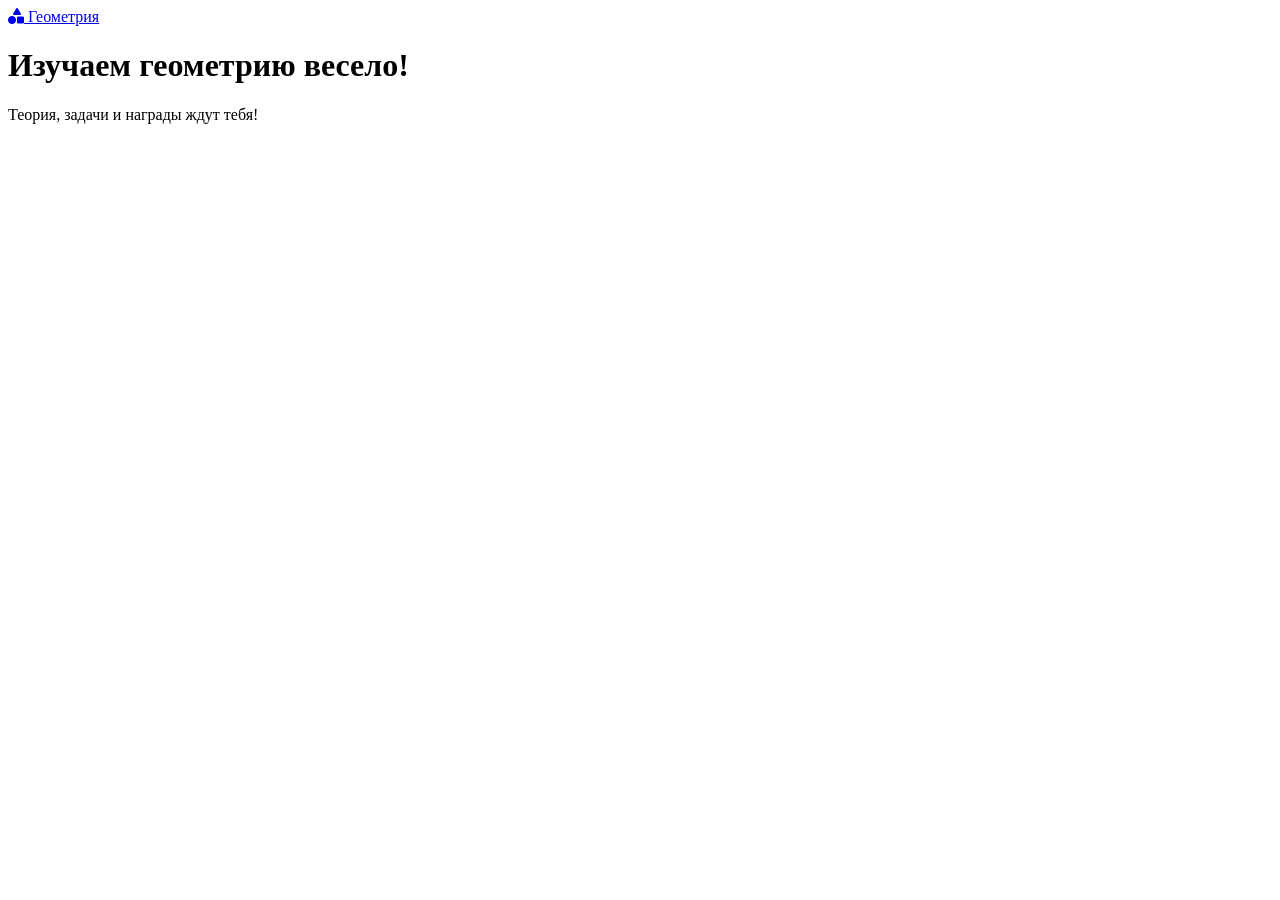
==== index.html @ 34c81f19 "Add files via upload" ====
<!DOCTYPE html>
<html lang="ru">
<head>
    <meta charset="UTF-8">
    <meta name="viewport" content="width=device-width, initial-scale=1.0">
    <title>Геометрия для детей</title>
    <link rel="stylesheet" href="css/style.css">
    <link rel="stylesheet" href="https://cdnjs.cloudflare.com/ajax/libs/font-awesome/6.0.0/css/all.min.css">
</head>
<body>
    <nav class="navbar">
        <div class="nav-container">
            <a href="index.html" class="logo">
                <i class="fas fa-shapes"></i> Геометрия
            </a>
            <div class="nav-links" id="navLinks">
                <!-- Навигация будет заполняться JS -->
            </div>
        </div>
    </nav>

    <main class="container">
        <div class="hero">
            <h1>Изучаем геометрию весело!</h1>
            <p>Теория, задачи и награды ждут тебя!</p>
            <div id="heroButton"></div>
        </div>

        <div class="topics-grid" id="topicsGrid">
            <!-- Темы будут загружены из JSON -->
        </div>
    </main>

    <script src="js/app.js"></script>
</body>
</html>
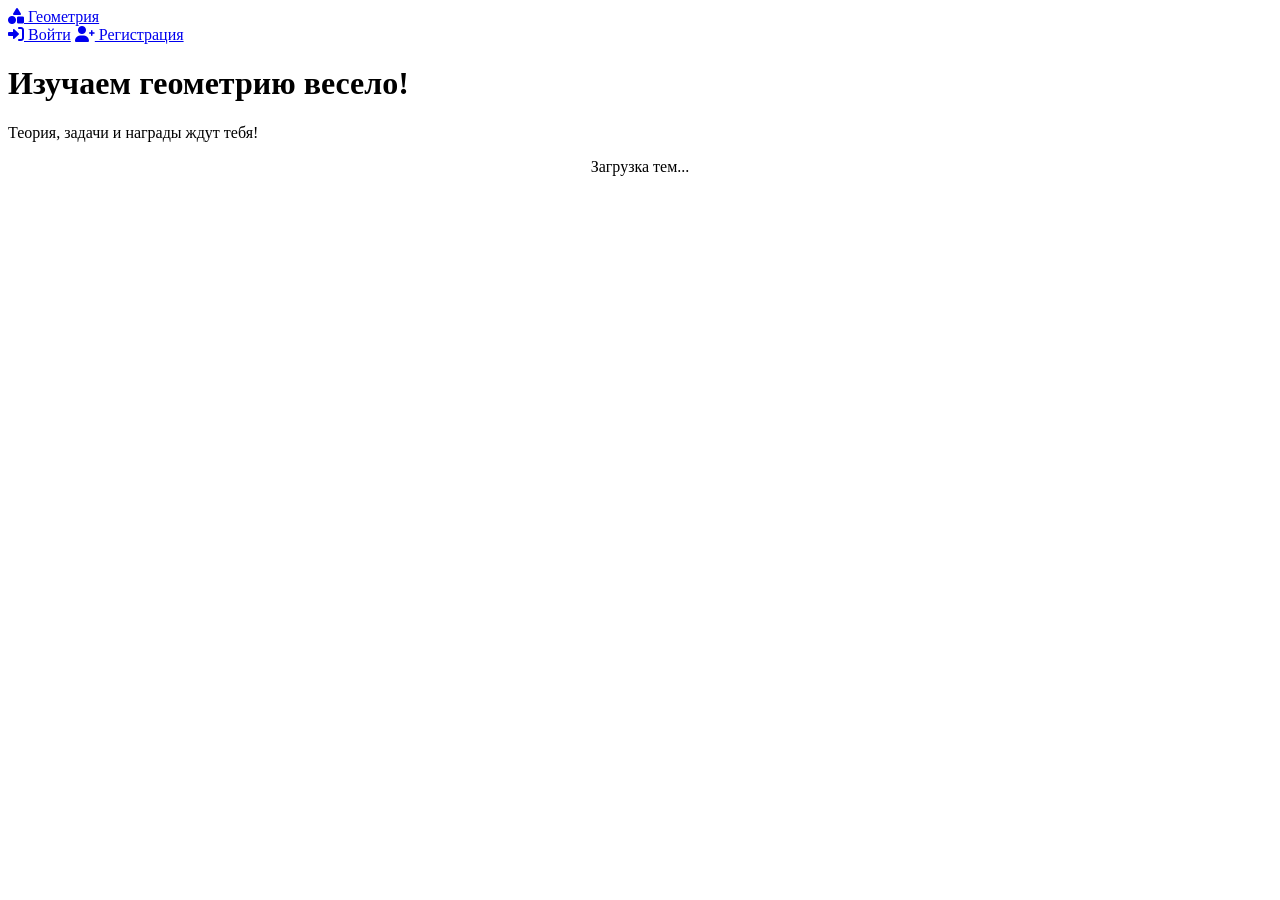
==== commit 456ab58a: "Update index.html" ====
--- a/index.html
+++ b/index.html
@@ -4,6 +4,7 @@
     <meta charset="UTF-8">
     <meta name="viewport" content="width=device-width, initial-scale=1.0">
     <title>Геометрия для детей</title>
+    <!-- Убедитесь, что пути начинаются с ./ или без точки -->
     <link rel="stylesheet" href="css/style.css">
     <link rel="stylesheet" href="https://cdnjs.cloudflare.com/ajax/libs/font-awesome/6.0.0/css/all.min.css">
 </head>
@@ -14,7 +15,8 @@
                 <i class="fas fa-shapes"></i> Геометрия
             </a>
             <div class="nav-links" id="navLinks">
-                <!-- Навигация будет заполняться JS -->
+                <a href="login.html"><i class="fas fa-sign-in-alt"></i> Войти</a>
+                <a href="register.html"><i class="fas fa-user-plus"></i> Регистрация</a>
             </div>
         </div>
     </nav>
@@ -27,10 +29,10 @@
         </div>
 
         <div class="topics-grid" id="topicsGrid">
-            <!-- Темы будут загружены из JSON -->
+            <div style="text-align: center; grid-column: 1/-1;">Загрузка тем...</div>
         </div>
     </main>
 
     <script src="js/app.js"></script>
 </body>
-</html>+</html>
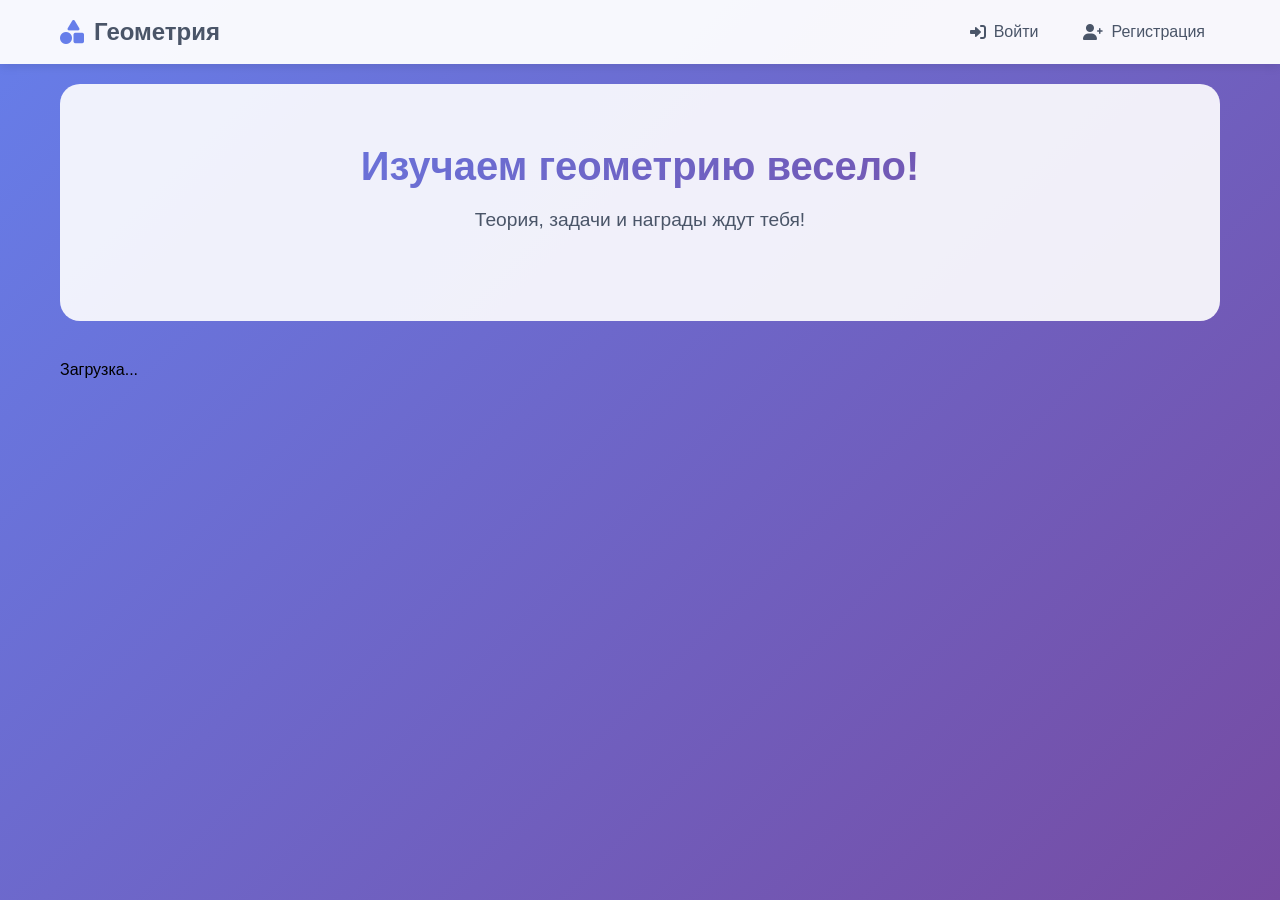
==== commit 1c2fad73: "Update index.html" ====
--- a/index.html
+++ b/index.html
@@ -4,8 +4,7 @@
     <meta charset="UTF-8">
     <meta name="viewport" content="width=device-width, initial-scale=1.0">
     <title>Геометрия для детей</title>
-    <!-- Убедитесь, что пути начинаются с ./ или без точки -->
-    <link rel="stylesheet" href="css/style.css">
+    <link rel="stylesheet" href="style.css">
     <link rel="stylesheet" href="https://cdnjs.cloudflare.com/ajax/libs/font-awesome/6.0.0/css/all.min.css">
 </head>
 <body>
@@ -25,14 +24,10 @@
         <div class="hero">
             <h1>Изучаем геометрию весело!</h1>
             <p>Теория, задачи и награды ждут тебя!</p>
-            <div id="heroButton"></div>
         </div>
-
-        <div class="topics-grid" id="topicsGrid">
-            <div style="text-align: center; grid-column: 1/-1;">Загрузка тем...</div>
-        </div>
+        <div class="topics-grid" id="topicsGrid">Загрузка...</div>
     </main>
 
-    <script src="js/app.js"></script>
+    <script src="app.js"></script>
 </body>
 </html>
--- a/style.css
+++ b/style.css
@@ -0,0 +1,726 @@
+* {
+    margin: 0;
+    padding: 0;
+    box-sizing: border-box;
+}
+
+body {
+    font-family: 'Segoe UI', Tahoma, Geneva, Verdana, sans-serif;
+    background: linear-gradient(135deg, #667eea 0%, #764ba2 100%);
+    min-height: 100vh;
+}
+
+.navbar {
+    background: rgba(255, 255, 255, 0.95);
+    box-shadow: 0 2px 10px rgba(0, 0, 0, 0.1);
+    position: sticky;
+    top: 0;
+    z-index: 1000;
+}
+
+.nav-container {
+    max-width: 1200px;
+    margin: 0 auto;
+    padding: 15px 20px;
+    display: flex;
+    justify-content: space-between;
+    align-items: center;
+    flex-wrap: wrap;
+    gap: 15px;
+}
+
+.logo {
+    font-size: 1.5rem;
+    font-weight: bold;
+    color: #4a5568;
+    text-decoration: none;
+    display: flex;
+    align-items: center;
+    gap: 10px;
+}
+
+.logo i {
+    color: #667eea;
+}
+
+.nav-links {
+    display: flex;
+    gap: 15px;
+    flex-wrap: wrap;
+}
+
+.nav-links a {
+    color: #4a5568;
+    text-decoration: none;
+    padding: 8px 15px;
+    border-radius: 8px;
+    transition: all 0.3s;
+    display: flex;
+    align-items: center;
+    gap: 8px;
+}
+
+.nav-links a:hover {
+    background: #667eea;
+    color: white;
+}
+
+.coin-badge {
+    background: linear-gradient(135deg, #f6d365, #fda085);
+    padding: 4px 10px;
+    border-radius: 20px;
+    font-size: 0.9rem;
+    font-weight: bold;
+    display: inline-flex;
+    align-items: center;
+    gap: 5px;
+}
+
+.container {
+    max-width: 1200px;
+    margin: 0 auto;
+    padding: 20px;
+}
+
+.hero {
+    text-align: center;
+    padding: 60px 20px;
+    background: rgba(255, 255, 255, 0.9);
+    border-radius: 20px;
+    margin-bottom: 40px;
+}
+
+.hero h1 {
+    font-size: 2.5rem;
+    background: linear-gradient(135deg, #667eea, #764ba2);
+    -webkit-background-clip: text;
+    -webkit-text-fill-color: transparent;
+    margin-bottom: 20px;
+}
+
+.hero p {
+    font-size: 1.2rem;
+    color: #4a5568;
+    margin-bottom: 30px;
+}
+
+.btn {
+    display: inline-flex;
+    align-items: center;
+    gap: 8px;
+    padding: 12px 28px;
+    border: none;
+    border-radius: 10px;
+    font-size: 1rem;
+    font-weight: 600;
+    text-decoration: none;
+    cursor: pointer;
+    transition: all 0.3s;
+}
+
+.btn-primary {
+    background: linear-gradient(135deg, #667eea, #764ba2);
+    color: white;
+}
+
+.btn-primary:hover {
+    transform: translateY(-3px);
+    box-shadow: 0 10px 20px rgba(102, 126, 234, 0.3);
+}
+
+.btn-secondary {
+    background: #3498db;
+    color: white;
+}
+
+.btn-secondary:hover {
+    background: #2980b9;
+    transform: translateY(-2px);
+}
+
+.btn-small {
+    padding: 8px 16px;
+    font-size: 0.9rem;
+}
+
+.btn-danger {
+    background: #e74c3c;
+    color: white;
+}
+
+.btn-danger:hover {
+    background: #c0392b;
+}
+
+.topics-grid {
+    display: grid;
+    grid-template-columns: repeat(auto-fill, minmax(350px, 1fr));
+    gap: 30px;
+    margin-top: 20px;
+}
+
+.topic-card {
+    background: white;
+    border-radius: 15px;
+    padding: 25px;
+    box-shadow: 0 10px 30px rgba(0, 0, 0, 0.1);
+    transition: all 0.3s;
+    position: relative;
+    overflow: hidden;
+}
+
+.topic-card::before {
+    content: '';
+    position: absolute;
+    top: 0;
+    left: 0;
+    right: 0;
+    height: 5px;
+    background: linear-gradient(135deg, #667eea, #764ba2);
+}
+
+.topic-card:hover {
+    transform: translateY(-5px);
+    box-shadow: 0 20px 40px rgba(0, 0, 0, 0.15);
+}
+
+.topic-header {
+    display: flex;
+    justify-content: space-between;
+    align-items: flex-start;
+    margin-bottom: 15px;
+    flex-wrap: wrap;
+    gap: 10px;
+}
+
+.topic-header h3 {
+    color: #2d3748;
+    font-size: 1.3rem;
+}
+
+.progress-indicator {
+    display: flex;
+    flex-wrap: wrap;
+    gap: 5px;
+}
+
+.completed {
+    background: #48bb78;
+    color: white;
+    padding: 3px 8px;
+    border-radius: 15px;
+    font-size: 0.75rem;
+    display: inline-flex;
+    align-items: center;
+    gap: 3px;
+}
+
+.topic-card p {
+    color: #718096;
+    margin-bottom: 20px;
+    line-height: 1.6;
+}
+
+.topic-container,
+.tasks-container,
+.profile-container,
+.store-container,
+.admin-container,
+.auth-container {
+    background: white;
+    border-radius: 20px;
+    padding: 30px;
+    box-shadow: 0 10px 30px rgba(0, 0, 0, 0.1);
+}
+
+.auth-container {
+    display: flex;
+    justify-content: center;
+    align-items: center;
+    min-height: 60vh;
+}
+
+.auth-form {
+    max-width: 400px;
+    width: 100%;
+}
+
+.auth-form h2 {
+    text-align: center;
+    margin-bottom: 30px;
+    color: #2d3748;
+}
+
+.auth-link {
+    text-align: center;
+    margin-top: 20px;
+    color: #718096;
+}
+
+.auth-link a {
+    color: #667eea;
+    text-decoration: none;
+}
+
+.topic-navigation {
+    display: flex;
+    gap: 10px;
+    margin: 30px 0;
+    flex-wrap: wrap;
+}
+
+.nav-btn {
+    padding: 12px 24px;
+    background: #edf2f7;
+    border: none;
+    border-radius: 10px;
+    cursor: pointer;
+    transition: all 0.3s;
+    font-weight: 600;
+    text-decoration: none;
+    color: #4a5568;
+    display: inline-flex;
+    align-items: center;
+    gap: 8px;
+}
+
+.nav-btn.active {
+    background: linear-gradient(135deg, #667eea, #764ba2);
+    color: white;
+}
+
+.nav-btn:hover {
+    transform: translateY(-2px);
+    background: #e2e8f0;
+}
+
+.topic-section {
+    display: none;
+    animation: fadeIn 0.5s;
+}
+
+.topic-section.active {
+    display: block;
+}
+
+@keyframes fadeIn {
+    from {
+        opacity: 0;
+        transform: translateY(20px);
+    }
+    to {
+        opacity: 1;
+        transform: translateY(0);
+    }
+}
+
+.section-header {
+    display: flex;
+    justify-content: space-between;
+    align-items: center;
+    margin-bottom: 20px;
+    padding-bottom: 15px;
+    border-bottom: 2px solid #e2e8f0;
+    flex-wrap: wrap;
+    gap: 15px;
+}
+
+.section-header h2 {
+    color: #2d3748;
+    font-size: 1.8rem;
+}
+
+.complete-btn {
+    background: linear-gradient(135deg, #f6e05e, #d69e2e);
+    color: #2d3748;
+    border: none;
+    padding: 10px 20px;
+    border-radius: 8px;
+    cursor: pointer;
+    font-weight: 600;
+    display: flex;
+    align-items: center;
+    gap: 8px;
+}
+
+.completed-badge {
+    background: #48bb78;
+    color: white;
+    padding: 10px 20px;
+    border-radius: 8px;
+    display: flex;
+    align-items: center;
+    gap: 8px;
+    font-weight: 600;
+}
+
+.theory-content {
+    font-size: 1.1rem;
+    line-height: 1.8;
+    color: #4a5568;
+}
+
+.symbolic-content pre {
+    background: #1a202c;
+    color: #e2e8f0;
+    padding: 20px;
+    border-radius: 10px;
+    overflow-x: auto;
+    font-family: monospace;
+    font-size: 1rem;
+    line-height: 1.6;
+}
+
+.drawing-placeholder {
+    text-align: center;
+    padding: 60px 40px;
+    background: linear-gradient(135deg, #f7fafc, #edf2f7);
+    border-radius: 15px;
+    border: 3px dashed #cbd5e0;
+}
+
+.drawing-placeholder i {
+    font-size: 4rem;
+    color: #a0aec0;
+    margin-bottom: 20px;
+}
+
+.tasks-list {
+    margin-bottom: 40px;
+}
+
+.tasks-list h2 {
+    color: #2d3748;
+    margin-bottom: 20px;
+    padding-bottom: 10px;
+    border-bottom: 2px solid #e2e8f0;
+}
+
+.task-card {
+    background: #f7fafc;
+    border-radius: 15px;
+    padding: 20px;
+    margin-bottom: 20px;
+    border-left: 5px solid #4299e1;
+}
+
+.task-card.completed {
+    border-left-color: #48bb78;
+    opacity: 0.8;
+}
+
+.task-card.premium {
+    border-left-color: #d69e2e;
+    background: linear-gradient(135deg, #fffaf0, #feebc8);
+}
+
+.task-card h3 {
+    color: #2d3748;
+    margin-bottom: 15px;
+    font-size: 1.1rem;
+}
+
+.task-options {
+    display: flex;
+    flex-direction: column;
+    gap: 10px;
+    margin: 15px 0;
+}
+
+.option-btn {
+    padding: 12px 15px;
+    background: white;
+    border: 2px solid #cbd5e0;
+    border-radius: 8px;
+    cursor: pointer;
+    text-align: left;
+    transition: all 0.3s;
+}
+
+.option-btn:hover {
+    border-color: #4299e1;
+    background: #ebf8ff;
+}
+
+.task-input {
+    display: flex;
+    gap: 10px;
+    margin: 15px 0;
+}
+
+.task-input input {
+    flex: 1;
+    padding: 12px;
+    border: 2px solid #cbd5e0;
+    border-radius: 8px;
+    font-size: 1rem;
+}
+
+.submit-btn {
+    background: #4299e1;
+    color: white;
+    border: none;
+    padding: 12px 24px;
+    border-radius: 8px;
+    cursor: pointer;
+    font-weight: 600;
+    transition: all 0.3s;
+}
+
+.submit-btn:hover {
+    background: #3182ce;
+    transform: translateY(-2px);
+}
+
+.task-reward {
+    color: #d69e2e;
+    font-weight: bold;
+    margin-top: 10px;
+    display: flex;
+    align-items: center;
+    gap: 5px;
+}
+
+.not-enough {
+    color: #e53e3e;
+    text-align: center;
+    padding: 15px;
+    background: #fff5f5;
+    border-radius: 8px;
+}
+
+.buy-btn {
+    background: #d69e2e;
+    color: white;
+    border: none;
+    padding: 10px 20px;
+    border-radius: 8px;
+    cursor: pointer;
+    font-weight: 600;
+    margin-top: 10px;
+}
+
+.profile-header {
+    display: flex;
+    align-items: center;
+    gap: 30px;
+    margin-bottom: 40px;
+    padding-bottom: 20px;
+    border-bottom: 2px solid #e2e8f0;
+    flex-wrap: wrap;
+}
+
+.avatar i {
+    color: #667eea;
+}
+
+.profile-info h1 {
+    color: #2d3748;
+    margin-bottom: 10px;
+}
+
+.stats {
+    display: flex;
+    gap: 30px;
+    flex-wrap: wrap;
+    margin-top: 15px;
+}
+
+.stat {
+    display: flex;
+    align-items: center;
+    gap: 10px;
+    font-size: 1.1rem;
+}
+
+.stat i {
+    color: #667eea;
+    font-size: 1.3rem;
+}
+
+.progress-item {
+    background: #f7fafc;
+    padding: 20px;
+    border-radius: 15px;
+    margin-bottom: 20px;
+}
+
+.progress-bar {
+    height: 10px;
+    background: #e2e8f0;
+    border-radius: 5px;
+    overflow: hidden;
+    margin: 15px 0;
+}
+
+.progress-fill {
+    height: 100%;
+    background: linear-gradient(135deg, #667eea, #764ba2);
+    border-radius: 5px;
+    transition: width 0.5s;
+}
+
+.store-container {
+    text-align: center;
+}
+
+.coins-display {
+    background: linear-gradient(135deg, #f6d365, #fda085);
+    border-radius: 20px;
+    padding: 30px;
+    margin: 30px 0;
+    color: #2d3748;
+}
+
+.coins-count {
+    font-size: 3rem;
+    display: flex;
+    justify-content: center;
+    align-items: center;
+    gap: 15px;
+}
+
+.store-items {
+    display: grid;
+    grid-template-columns: repeat(auto-fit, minmax(280px, 1fr));
+    gap: 30px;
+    margin-top: 30px;
+}
+
+.store-item {
+    background: #f7fafc;
+    padding: 30px;
+    border-radius: 15px;
+    border: 2px solid #e2e8f0;
+    transition: all 0.3s;
+}
+
+.store-item:hover {
+    transform: translateY(-5px);
+    border-color: #667eea;
+}
+
+.item-icon i {
+    font-size: 3rem;
+    color: #667eea;
+    margin-bottom: 20px;
+}
+
+.item-price {
+    color: #d69e2e;
+    font-size: 1.2rem;
+    font-weight: bold;
+    margin: 15px 0;
+}
+
+.form-group {
+    margin-bottom: 20px;
+}
+
+.form-group label {
+    display: block;
+    margin-bottom: 8px;
+    font-weight: 600;
+    color: #4a5568;
+}
+
+.form-group input,
+.form-group textarea,
+.form-group select {
+    width: 100%;
+    padding: 12px;
+    border: 2px solid #e2e8f0;
+    border-radius: 8px;
+    font-size: 1rem;
+}
+
+.form-group input:focus,
+.form-group textarea:focus,
+.form-group select:focus {
+    outline: none;
+    border-color: #667eea;
+}
+
+.admin-stats {
+    display: grid;
+    grid-template-columns: repeat(auto-fit, minmax(200px, 1fr));
+    gap: 20px;
+    margin: 30px 0;
+}
+
+.stat-card {
+    background: linear-gradient(135deg, #667eea, #764ba2);
+    color: white;
+    padding: 20px;
+    border-radius: 10px;
+    text-align: center;
+}
+
+.stat-number {
+    font-size: 2.5rem;
+    font-weight: bold;
+}
+
+.admin-section {
+    background: #f7fafc;
+    padding: 20px;
+    border-radius: 10px;
+    margin: 20px 0;
+}
+
+.admin-section h2 {
+    margin-bottom: 20px;
+    color: #2d3748;
+}
+
+.admin-actions {
+    display: flex;
+    gap: 15px;
+    flex-wrap: wrap;
+}
+
+.navigation-buttons {
+    display: flex;
+    justify-content: space-between;
+    margin-top: 30px;
+    padding-top: 20px;
+    border-top: 2px solid #e2e8f0;
+    gap: 15px;
+    flex-wrap: wrap;
+}
+
+@media (max-width: 768px) {
+    .nav-container {
+        flex-direction: column;
+    }
+
+    .hero h1 {
+        font-size: 1.8rem;
+    }
+
+    .topics-grid {
+        grid-template-columns: 1fr;
+    }
+
+    .profile-header {
+        flex-direction: column;
+        text-align: center;
+    }
+
+    .stats {
+        justify-content: center;
+    }
+
+    .navigation-buttons {
+        flex-direction: column;
+    }
+
+    .navigation-buttons .btn {
+        width: 100%;
+        justify-content: center;
+    }
+
+    .topic-navigation {
+        justify-content: center;
+    }
+}
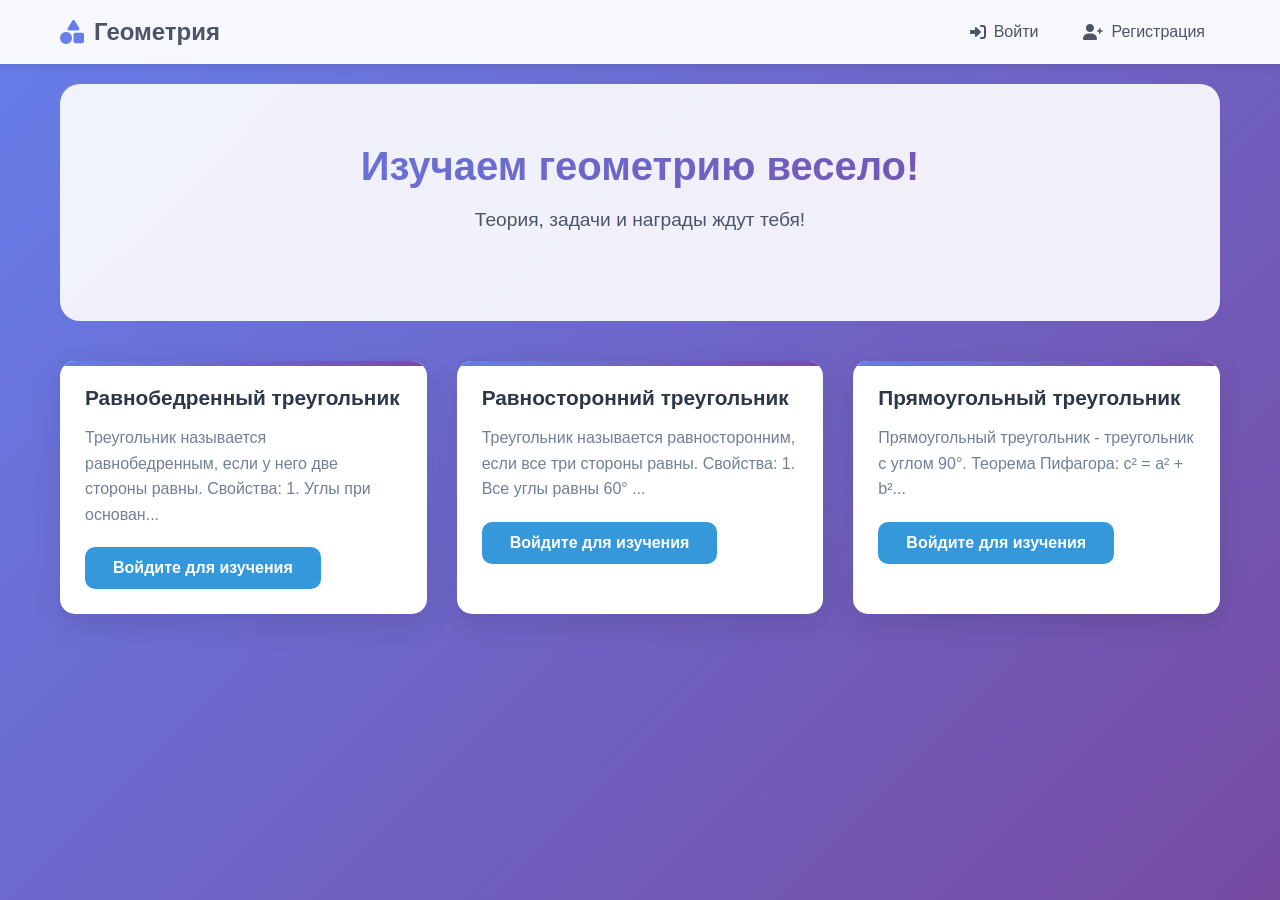
==== commit 1b2ab8b4: "Update index.html" ====
--- a/index.html
+++ b/index.html
@@ -25,9 +25,92 @@
             <h1>Изучаем геометрию весело!</h1>
             <p>Теория, задачи и награды ждут тебя!</p>
         </div>
-        <div class="topics-grid" id="topicsGrid">Загрузка...</div>
+        <div class="topics-grid" id="topicsGrid"></div>
     </main>
 
-    <script src="app.js"></script>
+    <script>
+        // Встроенные данные о темах (без загрузки из файла)
+        const topics = [
+            { id: 1, title: "Равнобедренный треугольник", theoryContent: "Треугольник называется равнобедренным, если у него две стороны равны.\n\nСвойства:\n1. Углы при основании равны\n2. Биссектриса к основанию = медиана = высота" },
+            { id: 2, title: "Равносторонний треугольник", theoryContent: "Треугольник называется равносторонним, если все три стороны равны.\n\nСвойства:\n1. Все углы равны 60°\n2. Любая высота = медиана = биссектриса" },
+            { id: 3, title: "Прямоугольный треугольник", theoryContent: "Прямоугольный треугольник - треугольник с углом 90°.\n\nТеорема Пифагора: c² = a² + b²" }
+        ];
+        
+        // Получаем текущего пользователя
+        let currentUser = null;
+        try {
+            const savedUser = localStorage.getItem('geometry_current_user');
+            if (savedUser) {
+                currentUser = JSON.parse(savedUser);
+            }
+        } catch(e) {}
+        
+        // Получаем прогресс пользователя
+        let userProgress = [];
+        try {
+            const savedProgress = localStorage.getItem('geometry_progress');
+            if (savedProgress) {
+                userProgress = JSON.parse(savedProgress);
+            }
+        } catch(e) {}
+        
+        // Обновляем навигацию
+        function updateNav() {
+            const navLinks = document.getElementById('navLinks');
+            if (!navLinks) return;
+            
+            if (currentUser) {
+                navLinks.innerHTML = `
+                    <a href="index.html"><i class="fas fa-home"></i> Главная</a>
+                    <a href="profile.html"><i class="fas fa-user"></i> Профиль <span class="coin-badge">${currentUser.coins} 🪙</span></a>
+                    <a href="store.html"><i class="fas fa-store"></i> Магазин</a>
+                    ${currentUser.isAdmin ? '<a href="admin.html"><i class="fas fa-cog"></i> Админка</a>' : ''}
+                    <a href="#" onclick="logout(); return false;"><i class="fas fa-sign-out-alt"></i> Выйти</a>
+                `;
+            } else {
+                navLinks.innerHTML = `
+                    <a href="login.html"><i class="fas fa-sign-in-alt"></i> Войти</a>
+                    <a href="register.html"><i class="fas fa-user-plus"></i> Регистрация</a>
+                `;
+            }
+        }
+        
+        // Функция выхода
+        window.logout = function() {
+            localStorage.removeItem('geometry_current_user');
+            window.location.href = 'index.html';
+        };
+        
+        // Отображаем темы
+        const grid = document.getElementById('topicsGrid');
+        grid.innerHTML = topics.map(topic => {
+            const progress = userProgress.find(p => p.topicId === topic.id);
+            const hasTheory = progress?.completedTheory;
+            const hasSymbolic = progress?.completedSymbolic;
+            const hasDrawing = progress?.completedDrawing;
+            
+            return `
+                <div class="topic-card">
+                    <div class="topic-header">
+                        <h3>${topic.title}</h3>
+                        ${currentUser && (hasTheory || hasSymbolic || hasDrawing) ? `
+                            <div class="progress-indicator">
+                                ${hasTheory ? '<span class="completed">📖 Теория</span>' : ''}
+                                ${hasSymbolic ? '<span class="completed">📝 Запись</span>' : ''}
+                                ${hasDrawing ? '<span class="completed">🎨 Рисунок</span>' : ''}
+                            </div>
+                        ` : ''}
+                    </div>
+                    <p>${topic.theoryContent.substring(0, 100)}...</p>
+                    ${currentUser ? 
+                        `<a href="topic.html?id=${topic.id}" class="btn btn-secondary">Изучать тему</a>` : 
+                        `<a href="login.html" class="btn btn-secondary">Войдите для изучения</a>`
+                    }
+                </div>
+            `;
+        }).join('');
+        
+        updateNav();
+    </script>
 </body>
 </html>
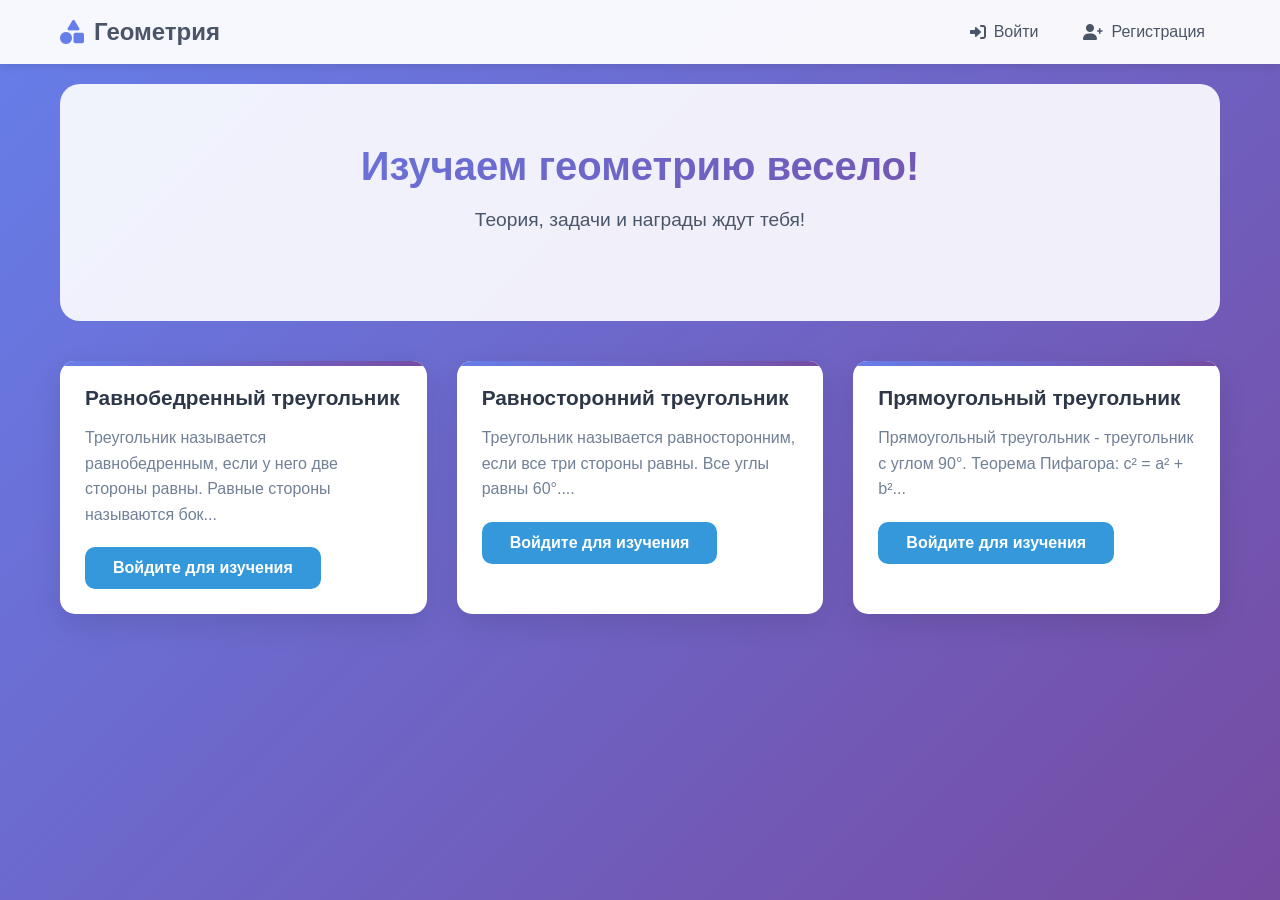
==== commit 7a7240b5: "Update index.html" ====
--- a/index.html
+++ b/index.html
@@ -29,14 +29,13 @@
     </main>
 
     <script>
-        // Встроенные данные о темах (без загрузки из файла)
+        // Встроенные данные о темах
         const topics = [
-            { id: 1, title: "Равнобедренный треугольник", theoryContent: "Треугольник называется равнобедренным, если у него две стороны равны.\n\nСвойства:\n1. Углы при основании равны\n2. Биссектриса к основанию = медиана = высота" },
-            { id: 2, title: "Равносторонний треугольник", theoryContent: "Треугольник называется равносторонним, если все три стороны равны.\n\nСвойства:\n1. Все углы равны 60°\n2. Любая высота = медиана = биссектриса" },
+            { id: 1, title: "Равнобедренный треугольник", theoryContent: "Треугольник называется равнобедренным, если у него две стороны равны.\n\nРавные стороны называются боковыми сторонами.\nТретья сторона называется основанием." },
+            { id: 2, title: "Равносторонний треугольник", theoryContent: "Треугольник называется равносторонним, если все три стороны равны.\n\nВсе углы равны 60°." },
             { id: 3, title: "Прямоугольный треугольник", theoryContent: "Прямоугольный треугольник - треугольник с углом 90°.\n\nТеорема Пифагора: c² = a² + b²" }
         ];
         
-        // Получаем текущего пользователя
         let currentUser = null;
         try {
             const savedUser = localStorage.getItem('geometry_current_user');
@@ -45,72 +44,19 @@
             }
         } catch(e) {}
         
-        // Получаем прогресс пользователя
-        let userProgress = [];
-        try {
-            const savedProgress = localStorage.getItem('geometry_progress');
-            if (savedProgress) {
-                userProgress = JSON.parse(savedProgress);
-            }
-        } catch(e) {}
-        
-        // Обновляем навигацию
-        function updateNav() {
-            const navLinks = document.getElementById('navLinks');
-            if (!navLinks) return;
-            
-            if (currentUser) {
-                navLinks.innerHTML = `
-                    <a href="index.html"><i class="fas fa-home"></i> Главная</a>
-                    <a href="profile.html"><i class="fas fa-user"></i> Профиль <span class="coin-badge">${currentUser.coins} 🪙</span></a>
-                    <a href="store.html"><i class="fas fa-store"></i> Магазин</a>
-                    ${currentUser.isAdmin ? '<a href="admin.html"><i class="fas fa-cog"></i> Админка</a>' : ''}
-                    <a href="#" onclick="logout(); return false;"><i class="fas fa-sign-out-alt"></i> Выйти</a>
-                `;
-            } else {
-                navLinks.innerHTML = `
-                    <a href="login.html"><i class="fas fa-sign-in-alt"></i> Войти</a>
-                    <a href="register.html"><i class="fas fa-user-plus"></i> Регистрация</a>
-                `;
-            }
-        }
-        
-        // Функция выхода
-        window.logout = function() {
-            localStorage.removeItem('geometry_current_user');
-            window.location.href = 'index.html';
-        };
-        
-        // Отображаем темы
         const grid = document.getElementById('topicsGrid');
-        grid.innerHTML = topics.map(topic => {
-            const progress = userProgress.find(p => p.topicId === topic.id);
-            const hasTheory = progress?.completedTheory;
-            const hasSymbolic = progress?.completedSymbolic;
-            const hasDrawing = progress?.completedDrawing;
-            
-            return `
-                <div class="topic-card">
-                    <div class="topic-header">
-                        <h3>${topic.title}</h3>
-                        ${currentUser && (hasTheory || hasSymbolic || hasDrawing) ? `
-                            <div class="progress-indicator">
-                                ${hasTheory ? '<span class="completed">📖 Теория</span>' : ''}
-                                ${hasSymbolic ? '<span class="completed">📝 Запись</span>' : ''}
-                                ${hasDrawing ? '<span class="completed">🎨 Рисунок</span>' : ''}
-                            </div>
-                        ` : ''}
-                    </div>
-                    <p>${topic.theoryContent.substring(0, 100)}...</p>
-                    ${currentUser ? 
-                        `<a href="topic.html?id=${topic.id}" class="btn btn-secondary">Изучать тему</a>` : 
-                        `<a href="login.html" class="btn btn-secondary">Войдите для изучения</a>`
-                    }
+        grid.innerHTML = topics.map(topic => `
+            <div class="topic-card">
+                <div class="topic-header">
+                    <h3>${topic.title}</h3>
                 </div>
-            `;
-        }).join('');
-        
-        updateNav();
+                <p>${topic.theoryContent.substring(0, 100)}...</p>
+                ${currentUser ? 
+                    `<a href="topic.html?id=${topic.id}" class="btn btn-secondary">Изучать тему</a>` : 
+                    `<a href="login.html" class="btn btn-secondary">Войдите для изучения</a>`
+                }
+            </div>
+        `).join('');
     </script>
 </body>
 </html>
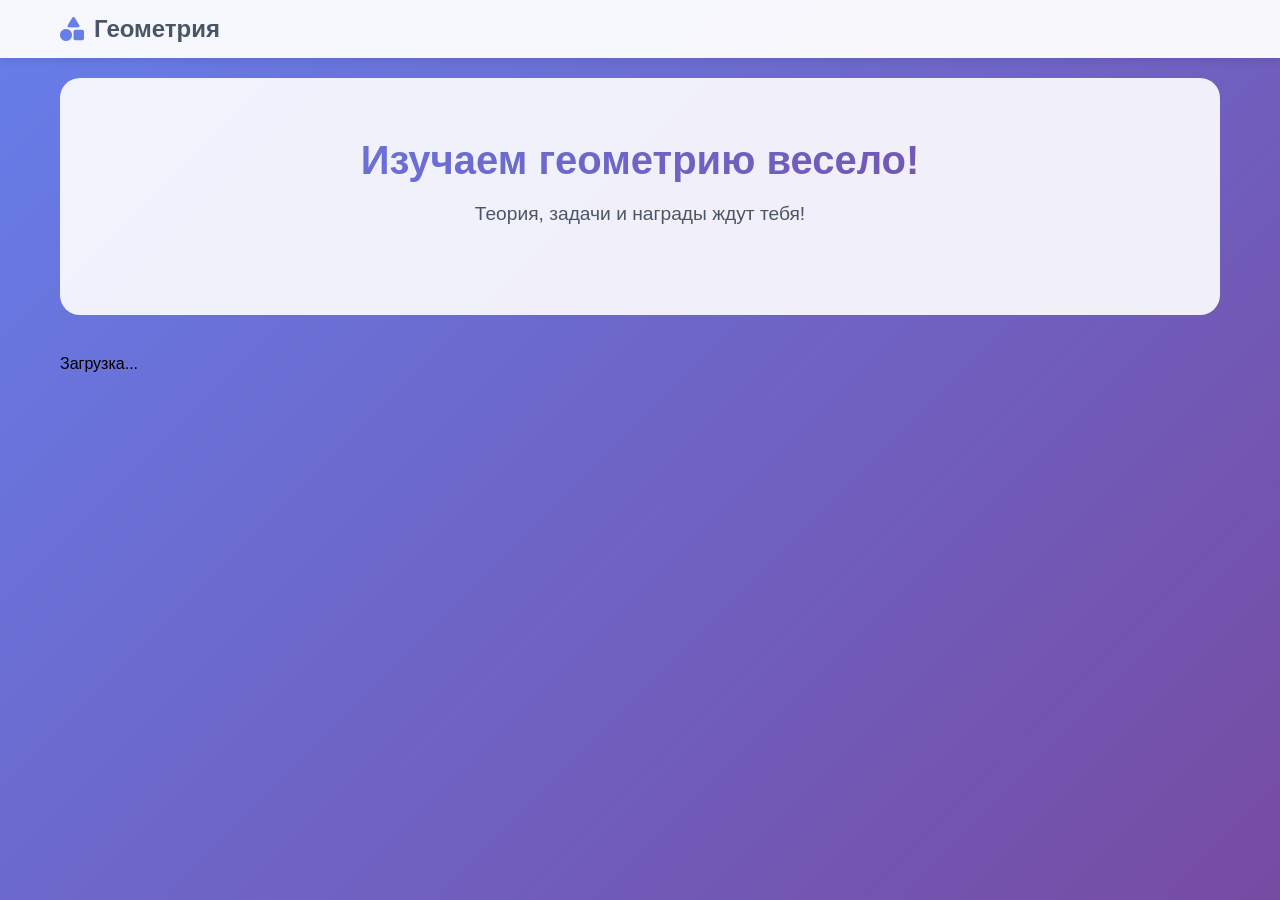
==== commit 938b6d50: "Update index.html" ====
--- a/index.html
+++ b/index.html
@@ -13,10 +13,7 @@
             <a href="index.html" class="logo">
                 <i class="fas fa-shapes"></i> Геометрия
             </a>
-            <div class="nav-links" id="navLinks">
-                <a href="login.html"><i class="fas fa-sign-in-alt"></i> Войти</a>
-                <a href="register.html"><i class="fas fa-user-plus"></i> Регистрация</a>
-            </div>
+            <div class="nav-links" id="navLinks"></div>
         </div>
     </nav>
 
@@ -25,38 +22,9 @@
             <h1>Изучаем геометрию весело!</h1>
             <p>Теория, задачи и награды ждут тебя!</p>
         </div>
-        <div class="topics-grid" id="topicsGrid"></div>
+        <div class="topics-grid" id="topicsGrid">Загрузка...</div>
     </main>
 
-    <script>
-        // Встроенные данные о темах
-        const topics = [
-            { id: 1, title: "Равнобедренный треугольник", theoryContent: "Треугольник называется равнобедренным, если у него две стороны равны.\n\nРавные стороны называются боковыми сторонами.\nТретья сторона называется основанием." },
-            { id: 2, title: "Равносторонний треугольник", theoryContent: "Треугольник называется равносторонним, если все три стороны равны.\n\nВсе углы равны 60°." },
-            { id: 3, title: "Прямоугольный треугольник", theoryContent: "Прямоугольный треугольник - треугольник с углом 90°.\n\nТеорема Пифагора: c² = a² + b²" }
-        ];
-        
-        let currentUser = null;
-        try {
-            const savedUser = localStorage.getItem('geometry_current_user');
-            if (savedUser) {
-                currentUser = JSON.parse(savedUser);
-            }
-        } catch(e) {}
-        
-        const grid = document.getElementById('topicsGrid');
-        grid.innerHTML = topics.map(topic => `
-            <div class="topic-card">
-                <div class="topic-header">
-                    <h3>${topic.title}</h3>
-                </div>
-                <p>${topic.theoryContent.substring(0, 100)}...</p>
-                ${currentUser ? 
-                    `<a href="topic.html?id=${topic.id}" class="btn btn-secondary">Изучать тему</a>` : 
-                    `<a href="login.html" class="btn btn-secondary">Войдите для изучения</a>`
-                }
-            </div>
-        `).join('');
-    </script>
+    <script src="app.js"></script>
 </body>
 </html>
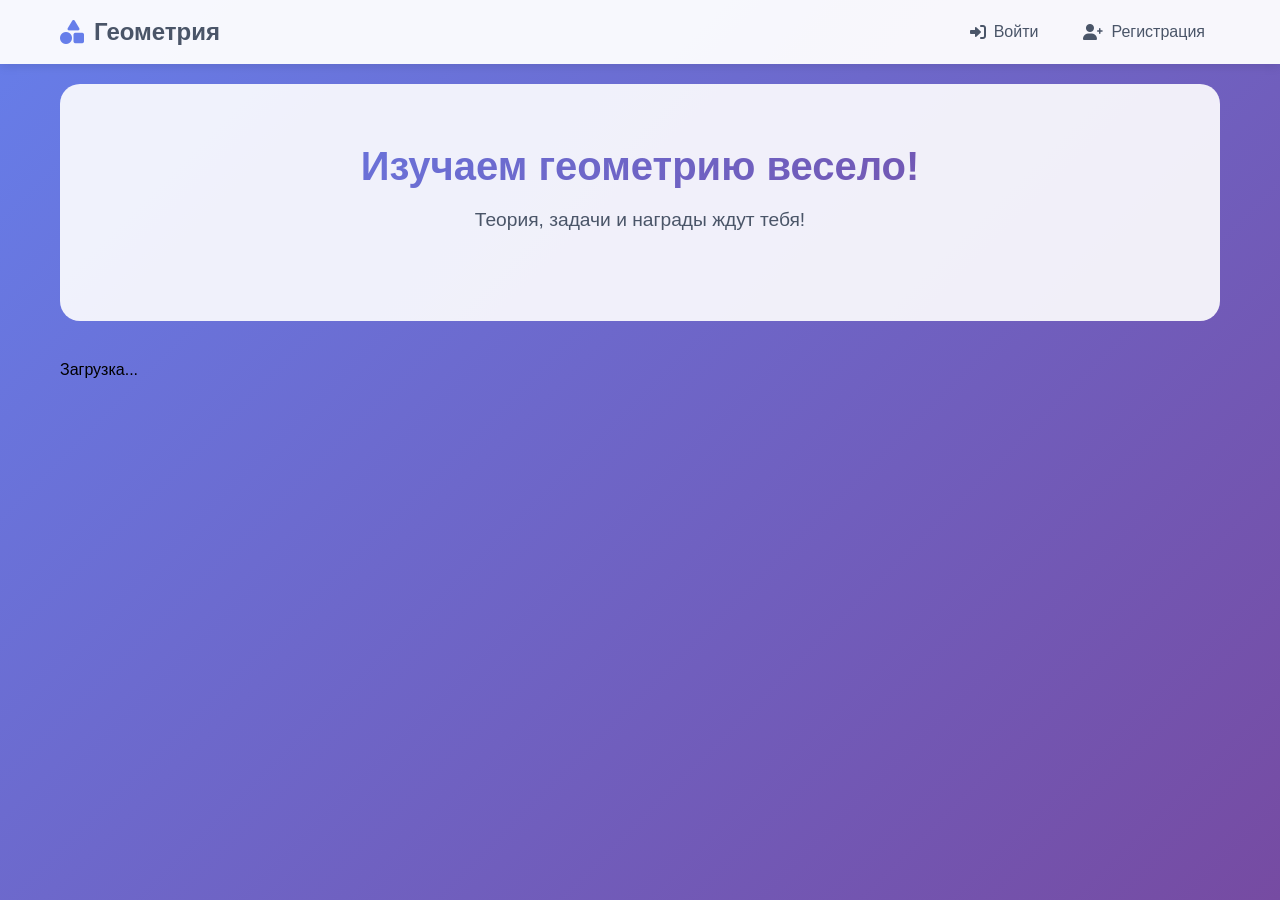
==== commit 1b3720c9: "Update index.html" ====
--- a/index.html
+++ b/index.html
@@ -13,7 +13,10 @@
             <a href="index.html" class="logo">
                 <i class="fas fa-shapes"></i> Геометрия
             </a>
-            <div class="nav-links" id="navLinks"></div>
+            <div class="nav-links" id="navLinks">
+                <a href="login.html"><i class="fas fa-sign-in-alt"></i> Войти</a>
+                <a href="register.html"><i class="fas fa-user-plus"></i> Регистрация</a>
+            </div>
         </div>
     </nav>
 
